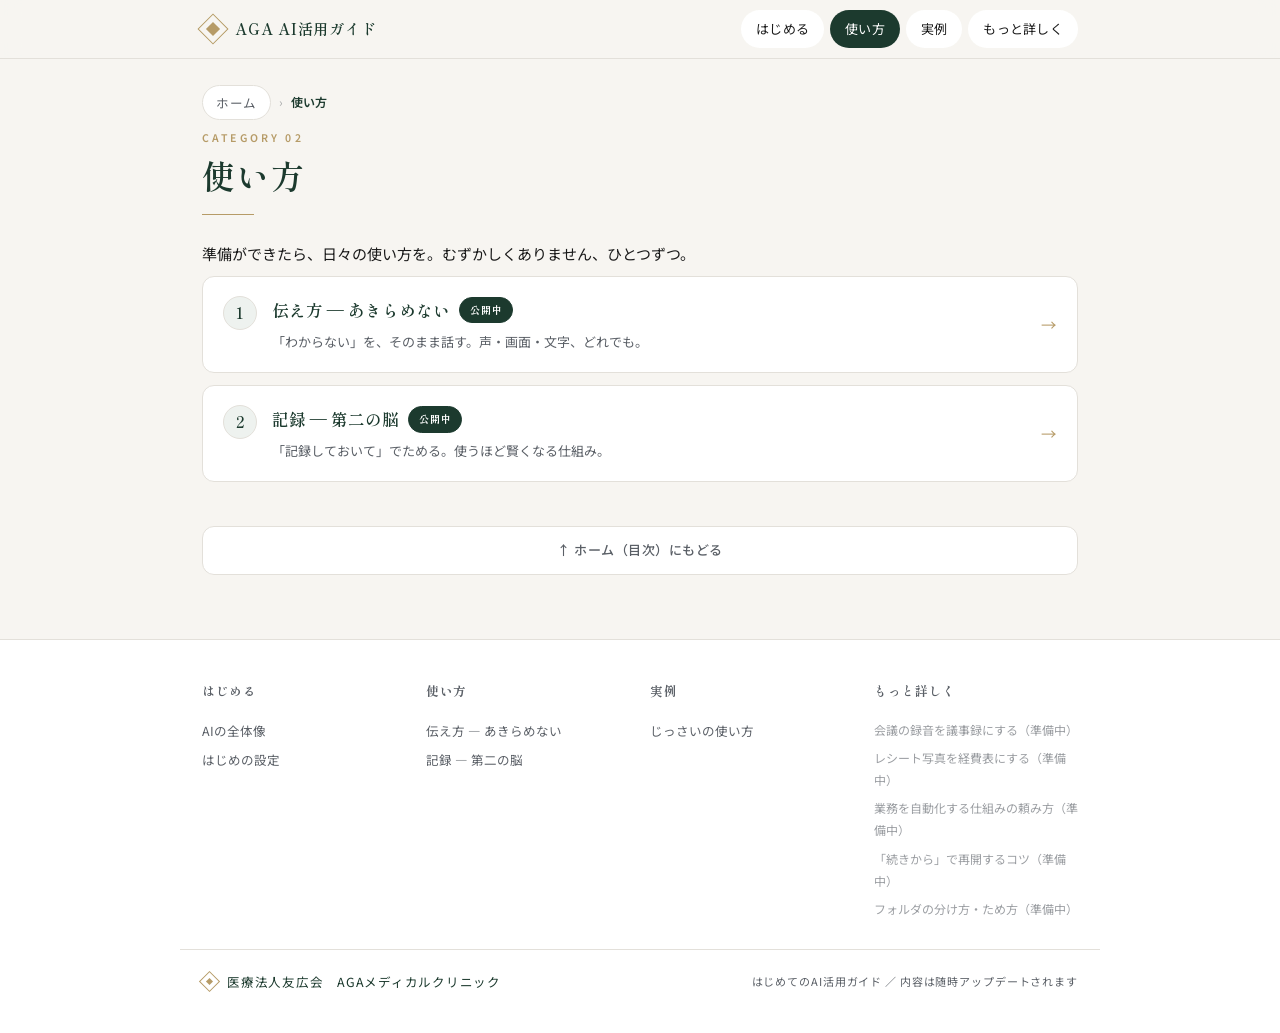
==== basics/index.html @ 49826f1f "階層サイト化：1枚もの→ホーム＋カテゴリ(はじめる/使い方/実例/もっと詳しく)＋各ページ ・固定ナビ/パンくず/前へ次へ/フッターサイトマップでページ間移動を快適に ・URLも /start/set" ====
<!DOCTYPE html>
<html lang="ja">
<head>
<meta charset="UTF-8">
<meta name="viewport" content="width=device-width, initial-scale=1.0">
<title>使い方 — AGA AI活用ガイド</title>
<meta name="description" content="医療法人友広会 AGAメディカルクリニック / はじめてのAI活用ガイド。ClaudeとObsidianの使い方を、初心者向けにやさしく。">
<link rel="icon" href="data:image/svg+xml,<svg xmlns='http://www.w3.org/2000/svg' viewBox='0 0 100 100'><rect x='30' y='30' width='40' height='40' transform='rotate(45 50 50)' fill='none' stroke='%23B69B67' stroke-width='7'/><rect x='41' y='41' width='18' height='18' transform='rotate(45 50 50)' fill='%23B69B67'/></svg>">
<link rel="preconnect" href="https://fonts.googleapis.com">
<link rel="preconnect" href="https://fonts.gstatic.com" crossorigin>
<link href="https://fonts.googleapis.com/css2?family=Shippori+Mincho:wght@500;600;700&family=Noto+Sans+JP:wght@300;400;500;700&display=swap" rel="stylesheet">
<link rel="stylesheet" href="../assets/base.css">
<link rel="stylesheet" href="../assets/site.css">
</head>
<body><header class="sitenav"><div class="inner">
  <a class="brand" href="../"><span class="mk"></span><span class="bt">AGA AI活用ガイド</span></a>
  <button class="navtoggle" aria-label="メニューを開閉" onclick="this.nextElementSibling.classList.toggle('open')"><span class="bar"></span>メニュー</button>
  <nav class="links"><a href="../start/">はじめる</a><a href="../basics/" class="active">使い方</a><a href="../examples/">実例</a><a href="../topics/">もっと詳しく</a></nav>
  </div></header><main class="wrap"><nav class="breadcrumb" aria-label="現在地"><a href="../">ホーム</a><span class="sep">›</span><span class="cur">使い方</span></nav><div class="eyebrow">CATEGORY 02</div><h1 class="page-title">使い方</h1><div class="rule"></div><p class="cat-intro">準備ができたら、日々の使い方を。むずかしくありません、ひとつずつ。</p><div class="page-list"><a class="page-card" href="../basics/talk/">
    <span class="pnum">1</span>
    <span class="pgx"><span class="pttl">伝え方 — あきらめない<span class="badge live">公開中</span></span><span class="pdesc">「わからない」を、そのまま話す。声・画面・文字、どれでも。</span></span>
    <span class="arw">→</span>
  </a><a class="page-card" href="../basics/record/">
    <span class="pnum">2</span>
    <span class="pgx"><span class="pttl">記録 — 第二の脳<span class="badge live">公開中</span></span><span class="pdesc">「記録しておいて」でためる。使うほど賢くなる仕組み。</span></span>
    <span class="arw">→</span>
  </a></div><nav class="pagenav" aria-label="ページ移動"><a class="tohome" href="../"><span class="pt">↑ ホーム（目次）にもどる</span></a></nav></main><footer class="sitemapf">
  <div class="cols"><div class="col"><h4><a href="../start/">はじめる</a></h4><a href="../start/overview/">AIの全体像</a><a href="../start/setup/">はじめの設定</a></div><div class="col"><h4><a href="../basics/">使い方</a></h4><a href="../basics/talk/">伝え方 — あきらめない</a><a href="../basics/record/">記録 — 第二の脳</a></div><div class="col"><h4><a href="../examples/">実例</a></h4><a href="../examples/cases/">じっさいの使い方</a></div><div class="col"><h4><a href="../topics/">もっと詳しく</a></h4><span class="dim">会議の録音を議事録にする（準備中）</span><span class="dim">レシート写真を経費表にする（準備中）</span><span class="dim">業務を自動化する仕組みの頼み方（準備中）</span><span class="dim">「続きから」で再開するコツ（準備中）</span><span class="dim">フォルダの分け方・ため方（準備中）</span></div></div>
  <div class="fbottom">
    <div class="fb"><span class="fm"></span>医療法人友広会　AGAメディカルクリニック</div>
    <div class="fn">はじめてのAI活用ガイド ／ 内容は随時アップデートされます</div>
  </div>
</footer><script>
document.querySelectorAll('.sitenav .links a').forEach(function(a){a.addEventListener('click',function(){var l=a.closest('.links');if(l)l.classList.remove('open');});});
</script>
</body></html>
---- assets/base.css ----
/* =========================================================
   AGAメディカルクリニック — AI活用ガイド（育てるWeb版）
   デザイン正本: A-Forest（wiki/デザインシステム.md）
   基調 = 深緑 #1C3A2E × シャンパンゴールド #B69B67
   フォント = 明朝(見出し) Shippori Mincho / ゴシック(本文) Noto Sans JP
   ※Webフォントが読めない環境では Hiragino / Yu 系にフォールバック
   ========================================================= */

/* ---- トークン（明＝ブランド正本の配色） ---- */
:root{
  --forest:#1C3A2E; --forest2:#234536; --gold:#B69B67; --gold2:#CBB68C; --support:#5F7A6A;

  --bg:#F7F5F1; --card:#FFFFFF; --hairline:#E3E0DA;
  --text:#1A1A1A; --text-soft:#5A5F66; --heading:#1C3A2E;
  --tint:#EEF2EF;                      /* forest-tint：アイコンチップ・注意枠の地 */
  --point-bg:#EFE7D6; --point-ink:#5B4E33;
  --trap-bg:#F1EEE7; --trap-ink:#3A4A40;
  --u-bg:#EEF2EF; --u-ink:#1C3A2E;     /* URL/コマンドのチップ */
  --nav-bg:rgba(247,245,241,.90);
  --hero-from:#1C3A2E; --hero-to:#234536;
  --wire:#1C3A2E;                      /* 図の線・グリフ */

  --serif:'Shippori Mincho','Hiragino Mincho ProN','YuMincho','Yu Mincho',serif;
  --sans:'Noto Sans JP','Hiragino Sans','Hiragino Kaku Gothic ProN','Yu Gothic',sans-serif;
  --mono:'SFMono-Regular',Menlo,Consolas,'Courier New',monospace;
  --maxw:920px;
}

/* ---- トークン（暗＝OS設定に追従。深緑を地にした夜モード） ---- */
@media (prefers-color-scheme:dark){
  :root{
    --bg:#141F19; --card:#1D2C24; --hairline:#2E4034;
    --text:#EAE7DF; --text-soft:#A6B0A8; --heading:#EAE3D5;
    --tint:#22332B;
    --point-bg:#26271E; --point-ink:#DAC79C;
    --trap-bg:#20302A; --trap-ink:#C3D2C8;
    --u-bg:#20302A; --u-ink:#DBE6DE;
    --nav-bg:rgba(18,28,22,.90);
    --hero-from:#0E1712; --hero-to:#1C3A2E;
    --wire:#8AA093;
  }
}
/* 閲覧者のテーマ切替（ルートに data-theme が押される）→ メディアクエリより優先 */
:root[data-theme="light"]{
  --bg:#F7F5F1; --card:#FFFFFF; --hairline:#E3E0DA;
  --text:#1A1A1A; --text-soft:#5A5F66; --heading:#1C3A2E;
  --tint:#EEF2EF; --point-bg:#EFE7D6; --point-ink:#5B4E33;
  --trap-bg:#F1EEE7; --trap-ink:#3A4A40; --u-bg:#EEF2EF; --u-ink:#1C3A2E;
  --nav-bg:rgba(247,245,241,.90); --hero-from:#1C3A2E; --hero-to:#234536; --wire:#1C3A2E;
}
:root[data-theme="dark"]{
  --bg:#141F19; --card:#1D2C24; --hairline:#2E4034;
  --text:#EAE7DF; --text-soft:#A6B0A8; --heading:#EAE3D5;
  --tint:#22332B; --point-bg:#26271E; --point-ink:#DAC79C;
  --trap-bg:#20302A; --trap-ink:#C3D2C8; --u-bg:#20302A; --u-ink:#DBE6DE;
  --nav-bg:rgba(18,28,22,.90); --hero-from:#0E1712; --hero-to:#1C3A2E; --wire:#8AA093;
}

*{margin:0;padding:0;box-sizing:border-box}
html{scroll-behavior:smooth;scroll-padding-top:64px}
body{background:var(--bg);color:var(--text);font-family:var(--sans);
  line-height:1.85;font-size:15.5px;-webkit-font-smoothing:antialiased;text-rendering:optimizeLegibility}
@media (prefers-reduced-motion:reduce){html{scroll-behavior:auto}*{animation:none!important;transition:none!important}}

a{color:inherit}
b,strong{font-weight:700;color:var(--heading)}
::selection{background:rgba(182,155,103,.28)}
:focus-visible{outline:2px solid var(--gold);outline-offset:3px;border-radius:3px}

.wrap{max-width:var(--maxw);margin:0 auto;padding:0 22px}

/* ============ ヘッダー / ナビ ============ */
.topbar{position:sticky;top:0;z-index:50;background:var(--nav-bg);
  -webkit-backdrop-filter:blur(9px);backdrop-filter:blur(9px);border-bottom:1px solid var(--hairline)}
.topbar .wrap{display:flex;align-items:center;gap:16px;height:56px}
.brand{display:flex;align-items:center;gap:11px;flex:0 0 auto;text-decoration:none}
.mk{width:22px;height:22px;border:1.5px solid var(--gold);transform:rotate(45deg);position:relative;flex:0 0 auto}
.mk::after{content:"";position:absolute;inset:5px;background:var(--gold)}
.brand .bt{font-family:var(--serif);font-weight:600;font-size:15px;color:var(--heading);letter-spacing:.06em;white-space:nowrap}
nav{margin-left:auto;display:flex;gap:7px;overflow-x:auto;-webkit-overflow-scrolling:touch;scrollbar-width:none}
nav::-webkit-scrollbar{display:none}
nav a{font-size:12.5px;color:var(--text);text-decoration:none;border:1px solid var(--hairline);
  background:var(--card);border-radius:999px;padding:5px 13px;letter-spacing:.04em;white-space:nowrap;transition:border-color .15s,background .15s,color .15s}
nav a:hover{border-color:var(--gold)}
nav a.active{background:var(--forest);color:#fff;border-color:var(--forest)}

/* ============ ヒーロー ============ */
.hero{background:linear-gradient(150deg,var(--hero-from) 0%,var(--hero-to) 70%,var(--hero-from) 100%);color:#fff;position:relative;overflow:hidden}
.hero::after{content:"";position:absolute;right:-80px;top:-80px;width:280px;height:280px;border:1px solid rgba(182,155,103,.22);transform:rotate(45deg)}
.hero .wrap{padding:54px 22px 60px;position:relative;z-index:1}
.hero .eyebrow{font-size:11px;letter-spacing:.32em;color:var(--gold)}
.hero .eyebrow span{color:rgba(255,255,255,.5);margin:0 9px}
.hero .mk2{width:30px;height:30px;border:1.5px solid var(--gold);transform:rotate(45deg);position:relative;margin:20px 0 30px}
.hero .mk2::after{content:"";position:absolute;inset:7px;background:var(--gold)}
.hero h1{font-family:var(--serif);font-weight:600;font-size:clamp(31px,7vw,46px);letter-spacing:.06em;line-height:1.5;text-wrap:balance}
.hero .grule{width:60px;height:1px;background:var(--gold);margin:26px 0 22px}
.hero .sub{font-size:clamp(15px,2.4vw,18px);letter-spacing:.06em;color:rgba(255,255,255,.92)}
.hero .sub2{font-size:14px;line-height:1.9;color:rgba(255,255,255,.72);margin-top:12px;max-width:40em}
.hero .living{display:inline-flex;align-items:center;gap:8px;margin-top:26px;border:1px solid rgba(182,155,103,.55);
  color:var(--gold);font-size:12px;letter-spacing:.08em;padding:7px 15px;border-radius:999px}
.hero .living .pulse{width:7px;height:7px;border-radius:50%;background:var(--gold);box-shadow:0 0 0 0 rgba(182,155,103,.6);animation:pulse 2.4s infinite}
@keyframes pulse{0%{box-shadow:0 0 0 0 rgba(182,155,103,.55)}70%{box-shadow:0 0 0 7px rgba(182,155,103,0)}100%{box-shadow:0 0 0 0 rgba(182,155,103,0)}}

/* ============ セクション共通 ============ */
section.block{padding:52px 0 8px}
.eyebrow{font-size:10.5px;letter-spacing:.3em;color:var(--gold);font-weight:600}
h2.title{font-family:var(--serif);font-weight:600;font-size:clamp(22px,4.4vw,29px);letter-spacing:.05em;line-height:1.45;color:var(--heading);margin-top:10px;text-wrap:balance}
.rule{width:52px;height:1px;background:var(--gold);margin:16px 0 24px}
.lead{font-size:15.5px;line-height:2;color:var(--text)}
.lead b{color:var(--heading)}

/* URL / コマンドのチップ */
.u{font-family:var(--mono);font-size:.92em;background:var(--u-bg);color:var(--u-ink);
  border:1px solid var(--hairline);border-radius:6px;padding:2px 8px;letter-spacing:.02em;word-break:break-all}

/* 2つの道具カード */
.tools{display:grid;grid-template-columns:1fr 1fr;gap:14px;margin:6px 0}
.tool{background:var(--card);border:1px solid var(--hairline);border-radius:12px;padding:18px 20px}
.tool .tn{font-family:var(--serif);font-size:16px;color:var(--heading);font-weight:600;display:flex;align-items:center;gap:9px}
.tool .dot{width:9px;height:9px;border-radius:50%;flex:0 0 auto}
.tool .td{font-size:13.5px;color:var(--text-soft);line-height:1.8;margin-top:9px}
.tool .td b{color:var(--heading)}

/* 図解 */
.diagram{background:var(--card);border:1px solid var(--hairline);border-radius:14px;padding:20px 16px 10px;margin:20px 0 6px;overflow-x:auto}
.diagram svg{width:100%;min-width:520px;height:auto;display:block}
.dgm .box{fill:var(--card);stroke:var(--hairline);stroke-width:1}
.dgm .hub{fill:var(--forest);stroke:var(--forest)}
.dgm .g{fill:none;stroke:var(--wire);stroke-width:1.6}
.dgm .gg{fill:none;stroke:var(--gold);stroke-width:1.6}
.dgm text{font-family:var(--sans)}
.dgm .t{fill:var(--text);font-weight:600}
.dgm .ts{fill:var(--text-soft)}
.dgm .th{fill:#fff}
.dgm .tg{fill:var(--gold)}
.dgm .wire{stroke:var(--wire);stroke-width:1.8;fill:none}
.dgm .wireg{stroke:var(--gold);stroke-width:1.8;fill:none}
.dgm-cap{text-align:center;font-size:12px;color:var(--text-soft);letter-spacing:.04em;margin-top:2px}
/* SVGアイコンの着色：プレゼン属性ではCSS変数が効かないため、クラス／currentColorで着色する */
.dgm .mkw{fill:var(--wire)}
.dgm .mkg{fill:var(--gold)}
.dgm .serif{font-family:var(--serif)}
.case .ci svg .a{stroke:var(--wire)}
.case .ci svg .b{stroke:var(--gold)}
.case .ci svg .bf{fill:var(--gold)}
.ic-gold{color:var(--gold)}

/* 4ステップ帯 */
.steplist{margin-top:22px;display:grid;grid-template-columns:repeat(4,1fr);gap:10px}
.sl{display:flex;align-items:center;gap:11px;background:var(--card);border:1px solid var(--hairline);border-radius:10px;padding:13px 14px}
.sl .n{font-family:var(--serif);font-size:20px;color:var(--gold);font-weight:600;flex:0 0 auto}
.sl .t{font-size:13px;font-weight:600;color:var(--heading);line-height:1.4}

/* ============ セットアップ（主役） ============ */
.prep{display:grid;grid-template-columns:repeat(3,1fr);gap:12px;margin:4px 0 30px}
.prep .p{background:var(--card);border:1px solid var(--hairline);border-radius:12px;padding:16px 16px;position:relative}
.prep .pn{position:absolute;top:14px;right:15px;font-family:var(--serif);font-size:13px;color:var(--gold)}
.prep .pt{font-family:var(--serif);font-size:15px;color:var(--heading);font-weight:600;padding-right:22px}
.prep .pd{font-size:12.5px;color:var(--text-soft);line-height:1.75;margin-top:7px}
.prep .free{display:inline-block;margin-top:9px;font-size:10.5px;letter-spacing:.08em;color:var(--support);border:1px solid var(--hairline);border-radius:999px;padding:2px 9px}
.prep .paid{color:var(--gold)}

.stepper{position:relative}
.stp{position:relative;padding:0 0 30px 60px}
.stp:last-child{padding-bottom:0}
.stp::before{content:"";position:absolute;left:19px;top:6px;bottom:-6px;width:2px;background:linear-gradient(var(--gold),rgba(182,155,103,.25))}
.stp:last-child::before{display:none}
.stp .node{position:absolute;left:0;top:0;width:40px;height:40px;border-radius:50%;background:var(--forest);color:#fff;
  font-family:var(--serif);font-size:17px;font-weight:600;display:flex;align-items:center;justify-content:center;z-index:1;box-shadow:0 0 0 5px var(--bg)}
.stp .stitle{font-family:var(--serif);font-size:clamp(17px,3.4vw,20px);color:var(--heading);font-weight:600;letter-spacing:.03em;line-height:1.45;padding-top:6px}
.stp .stag{display:inline-block;font-size:10.5px;letter-spacing:.14em;color:var(--gold);font-weight:600;margin-bottom:2px}
.stp .card{background:var(--card);border:1px solid var(--hairline);border-radius:12px;padding:16px 20px;margin-top:13px}

.how{margin:2px 0}
.how .row{display:flex;gap:13px;align-items:flex-start;margin-bottom:11px}
.how .row:last-child{margin-bottom:0}
.how .num{flex:0 0 auto;width:25px;height:25px;border-radius:50%;background:var(--tint);color:var(--heading);
  border:1px solid var(--hairline);font-size:12.5px;font-weight:700;display:flex;align-items:center;justify-content:center;margin-top:2px}
.how .rt{font-size:14.5px;line-height:1.8}
.how .rt b{color:var(--heading)}
.how .sub{display:block;font-size:13px;color:var(--text-soft);margin-top:3px;line-height:1.7}

/* コールアウト各種 */
.oneline{background:var(--forest);color:#fff;border-radius:11px;padding:15px 19px;font-size:14.5px;line-height:1.8;margin:16px 0}
.oneline .lbl{font-size:10px;letter-spacing:.2em;color:var(--gold);display:block;margin-bottom:5px}
.oneline b{color:#fff;border-bottom:2px solid var(--gold);padding-bottom:1px}
.oneline a{color:#fff}

.point{display:flex;gap:11px;align-items:flex-start;background:var(--point-bg);border-radius:10px;padding:13px 16px;margin:16px 0;font-size:13px;line-height:1.8;color:var(--point-ink)}
.point .k{font-weight:700;flex:0 0 auto;letter-spacing:.06em}

.trap{background:var(--trap-bg);border-left:3px solid var(--gold);border-radius:8px;padding:13px 16px;margin:14px 0;font-size:13.5px;line-height:1.85;color:var(--trap-ink)}
.trap .th{display:flex;align-items:center;gap:8px;font-weight:700;color:var(--heading);font-size:13px;letter-spacing:.04em;margin-bottom:5px}
.trap .th svg{flex:0 0 auto}
.trap .ok{color:var(--support);font-weight:700}
.trap .ng{color:var(--gold);font-weight:700}
.trap b{color:var(--heading)}
.trap .os{display:inline-block;font-size:10.5px;letter-spacing:.1em;background:var(--forest);color:#fff;border-radius:999px;padding:1px 9px;margin-right:6px;vertical-align:middle}

.example{background:var(--card);border:1px solid var(--hairline);border-left:3px solid var(--gold);border-radius:9px;padding:15px 19px;margin-top:14px}
.example .el{display:flex;align-items:center;gap:9px;font-size:11px;letter-spacing:.14em;color:var(--gold);font-weight:600;margin-bottom:8px}
.example .avatar{width:21px;height:21px;border-radius:50%;background:var(--forest);color:#fff;font-family:var(--serif);font-size:11px;display:flex;align-items:center;justify-content:center;flex:0 0 auto}
.example .ex{font-size:13.5px;line-height:1.85;color:var(--text)}
.example .ex b{color:var(--heading)}

.done{background:linear-gradient(150deg,var(--hero-from),var(--hero-to));color:#fff;border-radius:13px;padding:22px 24px;margin:26px 0 6px}
.done .dh{font-family:var(--serif);font-size:18px;letter-spacing:.05em;color:#fff;display:flex;align-items:center;gap:10px}
.done .dd{font-size:13.5px;line-height:1.9;color:rgba(255,255,255,.85);margin-top:9px}
.done .dd b{color:var(--gold)}

/* ============ 実例 ============ */
.cases{margin-top:2px}
.case{display:flex;gap:14px;align-items:flex-start;padding:15px 0;border-bottom:1px solid var(--hairline)}
.case:last-child{border-bottom:none}
.case .ci{flex:0 0 auto;width:40px;height:40px;border-radius:10px;background:var(--tint);display:flex;align-items:center;justify-content:center}
.case .ck{font-size:10.5px;color:var(--gold);letter-spacing:.14em;font-weight:600}
.case .ct{font-size:14px;line-height:1.8;margin-top:2px}
.case .ct b{color:var(--heading)}

/* ============ これから増える ============ */
.next-grid{display:grid;grid-template-columns:repeat(2,1fr);gap:12px;margin-top:4px}
.chip{background:var(--card);border:1px solid var(--hairline);border-radius:11px;padding:15px 17px;display:flex;align-items:flex-start;gap:12px}
.chip .cst{flex:0 0 auto;font-size:10px;letter-spacing:.08em;font-weight:700;padding:3px 9px;border-radius:999px;margin-top:2px}
.chip.live .cst{background:var(--forest);color:#fff}
.chip.soon .cst{background:var(--tint);color:var(--text-soft);border:1px solid var(--hairline)}
.chip .cx .cxt{font-size:14px;font-weight:600;color:var(--heading);line-height:1.45}
.chip .cx .cxd{font-size:12.5px;color:var(--text-soft);line-height:1.7;margin-top:3px}
.request{background:var(--point-bg);color:var(--point-ink);border-radius:11px;padding:16px 18px;margin-top:16px;font-size:13.5px;line-height:1.85}
.request b{color:var(--heading)}

/* ============ フッター ============ */
footer{margin-top:56px;border-top:1px solid var(--hairline);background:var(--card)}
footer .wrap{padding:26px 22px 40px;display:flex;flex-wrap:wrap;gap:12px 20px;align-items:center;justify-content:space-between}
footer .fb{display:flex;align-items:center;gap:10px;font-size:12.5px;letter-spacing:.1em;color:var(--heading)}
footer .fm{width:16px;height:16px;border:1.3px solid var(--gold);transform:rotate(45deg);position:relative;flex:0 0 auto}
footer .fm::after{content:"";position:absolute;inset:4px;background:var(--gold)}
footer .fn{font-size:11px;letter-spacing:.08em;color:var(--text-soft);line-height:1.7}

/* 伝え方：入口カードのアイコン */
.pico{display:block;margin-bottom:6px;line-height:0}
/* 記録：掛け算ビジュアル */
.mult{display:flex;align-items:stretch;gap:10px;margin:16px 0;flex-wrap:wrap}
.mult .m{flex:1 1 150px;background:var(--card);border:1px solid var(--hairline);border-radius:12px;padding:15px 14px;text-align:center}
.mult .m.eq{background:linear-gradient(150deg,var(--hero-from),var(--hero-to));border-color:transparent}
.mult .mt{font-family:var(--serif);font-size:15px;color:var(--heading);font-weight:600}
.mult .m.eq .mt{color:#fff}
.mult .md{font-size:12px;color:var(--text-soft);line-height:1.7;margin-top:6px}
.mult .m.eq .md{color:rgba(255,255,255,.85)}
.mult .op{flex:0 0 auto;align-self:center;font-family:var(--serif);font-size:20px;color:var(--gold);font-weight:600}
/* 記録：積み上がりバー（フィルもトークンで＝両テーマ可視） */
.dgm .barf{fill:var(--wire)}
/* 安全の注記 */
.safe{display:flex;gap:12px;align-items:flex-start;background:var(--tint);border:1px solid var(--hairline);border-left:3px solid var(--support);border-radius:10px;padding:14px 17px;margin:18px 0;font-size:13.5px;line-height:1.85;color:var(--text)}
.safe .si{flex:0 0 auto;color:var(--support);margin-top:1px;line-height:0}
.safe b{color:var(--heading)}
/* ============ レスポンシブ ============ */
@media (max-width:680px){
  body{font-size:15px}
  .brand .bt{font-size:13.5px}
  section.block{padding:40px 0 4px}
  .tools,.prep,.steplist,.next-grid{grid-template-columns:1fr}
  .steplist{gap:9px}
  .stp{padding-left:52px;padding-bottom:26px}
  .stp .node{width:36px;height:36px;font-size:16px}
  .stp::before{left:17px}
  .hero .wrap{padding:44px 22px 48px}
  .mult{flex-direction:column}
}
---- assets/site.css ----
/* =========================================================
   AI活用ガイド — マルチページ（階層サイト）用の追加スタイル
   base.css（A-Forestトークン＋部品）に積み増す。色は必ずトークン経由。
   ========================================================= */

/* ---- 固定ナビ（全ページ共通） ---- */
.sitenav{position:sticky;top:0;z-index:60;background:var(--nav-bg);
  -webkit-backdrop-filter:blur(9px);backdrop-filter:blur(9px);border-bottom:1px solid var(--hairline)}
.sitenav .inner{max-width:var(--maxw);margin:0 auto;padding:0 22px;height:58px;display:flex;align-items:center;gap:14px}
.sitenav .brand{display:flex;align-items:center;gap:11px;text-decoration:none;flex:0 0 auto}
.sitenav .brand .mk{width:22px;height:22px;border:1.5px solid var(--gold);transform:rotate(45deg);position:relative;flex:0 0 auto}
.sitenav .brand .mk::after{content:"";position:absolute;inset:5px;background:var(--gold)}
.sitenav .brand .bt{font-family:var(--serif);font-weight:600;font-size:15px;color:var(--heading);letter-spacing:.05em;white-space:nowrap}
.sitenav .links{margin-left:auto;display:flex;gap:6px;align-items:center}
.sitenav .links a{font-size:13px;color:var(--text);text-decoration:none;border:1px solid transparent;border-radius:999px;padding:6px 14px;letter-spacing:.02em;white-space:nowrap;transition:border-color .15s,background .15s,color .15s}
.sitenav .links a:hover{border-color:var(--gold)}
.sitenav .links a.active{background:var(--forest);color:#fff}
.navtoggle{display:none;margin-left:auto;align-items:center;gap:8px;background:none;border:1px solid var(--hairline);border-radius:9px;padding:7px 12px;color:var(--heading);font-size:13px;font-family:var(--sans);cursor:pointer}
.navtoggle .bar{display:block;width:16px;height:2px;background:currentColor;position:relative}
.navtoggle .bar::before,.navtoggle .bar::after{content:"";position:absolute;left:0;width:16px;height:2px;background:currentColor}
.navtoggle .bar::before{top:-5px}.navtoggle .bar::after{top:5px}
@media (max-width:720px){
  .sitenav .links{position:absolute;left:0;right:0;top:58px;flex-direction:column;gap:0;align-items:stretch;
    background:var(--bg);border-bottom:1px solid var(--hairline);padding:4px 22px 12px;display:none;box-shadow:0 12px 24px rgba(0,0,0,.08)}
  .sitenav .links.open{display:flex}
  .sitenav .links a{padding:13px 4px;border:none;border-bottom:1px solid var(--hairline);border-radius:0;text-align:left;font-size:15.5px}
  .sitenav .links a:last-child{border-bottom:none}
  .sitenav .links a.active{background:none;color:var(--heading);font-weight:700}
  .navtoggle{display:inline-flex}
}

/* ---- パンくず ---- */
.breadcrumb{display:flex;flex-wrap:wrap;align-items:center;gap:8px;font-size:12px;color:var(--text-soft);letter-spacing:.02em;margin:26px 0 8px}
.breadcrumb a{color:var(--text-soft);text-decoration:none}
.breadcrumb a:hover{color:var(--gold)}
.breadcrumb .sep{opacity:.5}
.breadcrumb .cur{color:var(--heading);font-weight:600}

/* ---- ページ見出し ---- */
.page-title{font-family:var(--serif);font-weight:600;font-size:clamp(24px,5vw,33px);letter-spacing:.04em;line-height:1.4;color:var(--heading);margin-top:4px;text-wrap:balance}
.page-body{margin-top:6px}

/* ---- 前へ／次へ／ホーム ---- */
.pagenav{display:flex;gap:12px;align-items:stretch;margin:44px 0 6px;flex-wrap:wrap}
.pagenav a{flex:1 1 42%;min-width:190px;display:flex;flex-direction:column;gap:3px;background:var(--card);border:1px solid var(--hairline);border-radius:12px;padding:14px 18px;text-decoration:none;transition:border-color .15s,transform .15s}
.pagenav a:hover{border-color:var(--gold);transform:translateY(-1px)}
.pagenav a.next{text-align:right;align-items:flex-end}
.pagenav .pl{font-size:11px;letter-spacing:.1em;color:var(--gold);font-weight:600}
.pagenav .pt{font-size:14.5px;color:var(--heading);font-weight:600;font-family:var(--serif);line-height:1.4}
.pagenav a.tohome{flex:0 0 100%;min-width:0;align-items:center;text-align:center}
.pagenav a.tohome .pt{font-family:var(--sans);font-size:13px;color:var(--text-soft);font-weight:500}

/* ---- ホーム：ヒーロー ---- */
.home-hero{background:linear-gradient(150deg,var(--hero-from) 0%,var(--hero-to) 70%,var(--hero-from) 100%);color:#fff;position:relative;overflow:hidden}
.home-hero::after{content:"";position:absolute;right:-90px;top:-80px;width:280px;height:280px;border:1px solid rgba(182,155,103,.22);transform:rotate(45deg)}
.home-hero .inner{max-width:var(--maxw);margin:0 auto;padding:56px 22px 60px;position:relative;z-index:1}
.home-hero .eyebrow{font-size:11px;letter-spacing:.3em;color:var(--gold)}
.home-hero .eyebrow span{color:rgba(255,255,255,.5);margin:0 9px}
.home-hero .mk2{width:30px;height:30px;border:1.5px solid var(--gold);transform:rotate(45deg);position:relative;margin:18px 0 26px}
.home-hero .mk2::after{content:"";position:absolute;inset:7px;background:var(--gold)}
.home-hero h1{font-family:var(--serif);font-weight:600;font-size:clamp(32px,7vw,48px);letter-spacing:.06em;line-height:1.5;text-wrap:balance}
.home-hero .grule{width:60px;height:1px;background:var(--gold);margin:24px 0 20px}
.home-hero .sub{font-size:clamp(14.5px,2.4vw,17px);color:rgba(255,255,255,.9);line-height:1.95;max-width:42em}
.home-hero .cta{display:inline-flex;align-items:center;gap:10px;margin-top:28px;background:var(--gold);color:#231c0d;font-weight:700;font-size:14.5px;letter-spacing:.03em;padding:13px 24px;border-radius:999px;text-decoration:none;transition:filter .15s,transform .15s}
.home-hero .cta:hover{filter:brightness(1.06);transform:translateY(-1px)}
.home-hero .cta .a2{font-weight:500;opacity:.85;font-size:12.5px}

/* ---- ホーム：カテゴリカード ---- */
.cat-grid{display:grid;grid-template-columns:1fr 1fr;gap:16px;margin:6px 0}
.cat-card{display:block;background:var(--card);border:1px solid var(--hairline);border-radius:14px;padding:22px 46px 22px 24px;text-decoration:none;transition:border-color .15s,transform .15s;position:relative}
.cat-card:hover{border-color:var(--gold);transform:translateY(-2px)}
.cat-card .cnum{font-family:var(--serif);font-size:12px;color:var(--gold);letter-spacing:.16em}
.cat-card .cttl{font-family:var(--serif);font-size:19px;color:var(--heading);font-weight:600;margin-top:7px}
.cat-card .cdesc{font-size:13px;color:var(--text-soft);line-height:1.75;margin-top:9px}
.cat-card .cpages{font-size:11.5px;color:var(--gold);letter-spacing:.03em;margin-top:14px;font-weight:600}
.cat-card .carrow{position:absolute;top:22px;right:20px;color:var(--gold);transition:transform .15s}
.cat-card:hover .carrow{transform:translateX(3px)}

/* ---- カテゴリ内：ページ一覧 ---- */
.cat-intro{font-size:15px;line-height:1.95;color:var(--text);margin:2px 0 6px}
.page-list{display:grid;grid-template-columns:1fr;gap:12px;margin:8px 0}
.page-card{display:flex;gap:15px;align-items:flex-start;background:var(--card);border:1px solid var(--hairline);border-radius:12px;padding:18px 20px;text-decoration:none;transition:border-color .15s}
.page-card:hover{border-color:var(--gold)}
.page-card .pnum{flex:0 0 auto;width:34px;height:34px;border-radius:50%;background:var(--tint);color:var(--heading);border:1px solid var(--hairline);font-family:var(--serif);font-weight:600;display:flex;align-items:center;justify-content:center;font-size:15px;margin-top:1px}
.page-card .pgx{flex:1;min-width:0}
.page-card .pttl{font-family:var(--serif);font-size:16.5px;color:var(--heading);font-weight:600;display:flex;align-items:center;gap:9px}
.page-card .pdesc{font-size:13px;color:var(--text-soft);line-height:1.7;margin-top:3px}
.page-card .arw{flex:0 0 auto;color:var(--gold);align-self:center}
.page-card.soon{cursor:default}
.page-card.soon:hover{border-color:var(--hairline)}
.page-card.soon .pttl{color:var(--text-soft)}
.page-card .badge{flex:0 0 auto;font-size:10px;letter-spacing:.08em;font-weight:700;padding:3px 10px;border-radius:999px;background:var(--tint);color:var(--text-soft);border:1px solid var(--hairline);align-self:center}
.page-card .badge.live{background:var(--forest);color:#fff;border-color:var(--forest)}

/* ---- フッター：サイトマップ ---- */
.sitemapf{background:var(--card);border-top:1px solid var(--hairline);margin-top:64px}
.sitemapf .cols{max-width:var(--maxw);margin:0 auto;padding:36px 22px 26px;display:grid;grid-template-columns:repeat(4,1fr);gap:20px}
.sitemapf .col h4{font-family:var(--serif);font-size:13px;color:var(--heading);letter-spacing:.05em;margin-bottom:11px}
.sitemapf .col a{display:block;font-size:12.5px;color:var(--text-soft);text-decoration:none;padding:3px 0;transition:color .15s}
.sitemapf .col a:hover{color:var(--gold)}
.sitemapf .col span.dim{display:block;font-size:12px;color:var(--text-soft);opacity:.6;padding:3px 0}
.sitemapf .fbottom{max-width:var(--maxw);margin:0 auto;padding:20px 22px 40px;display:flex;flex-wrap:wrap;gap:10px 18px;justify-content:space-between;align-items:center;border-top:1px solid var(--hairline)}
.sitemapf .fb{display:flex;align-items:center;gap:10px;font-size:12.5px;letter-spacing:.06em;color:var(--heading)}
.sitemapf .fm{width:15px;height:15px;border:1.3px solid var(--gold);transform:rotate(45deg);position:relative;flex:0 0 auto}
.sitemapf .fm::after{content:"";position:absolute;inset:4px;background:var(--gold)}
.sitemapf .fn{font-size:11px;color:var(--text-soft);line-height:1.7}

@media (max-width:720px){
  .cat-grid{grid-template-columns:1fr}
  .sitemapf .cols{grid-template-columns:1fr 1fr}
  .pagenav a{flex:1 1 100%}
}
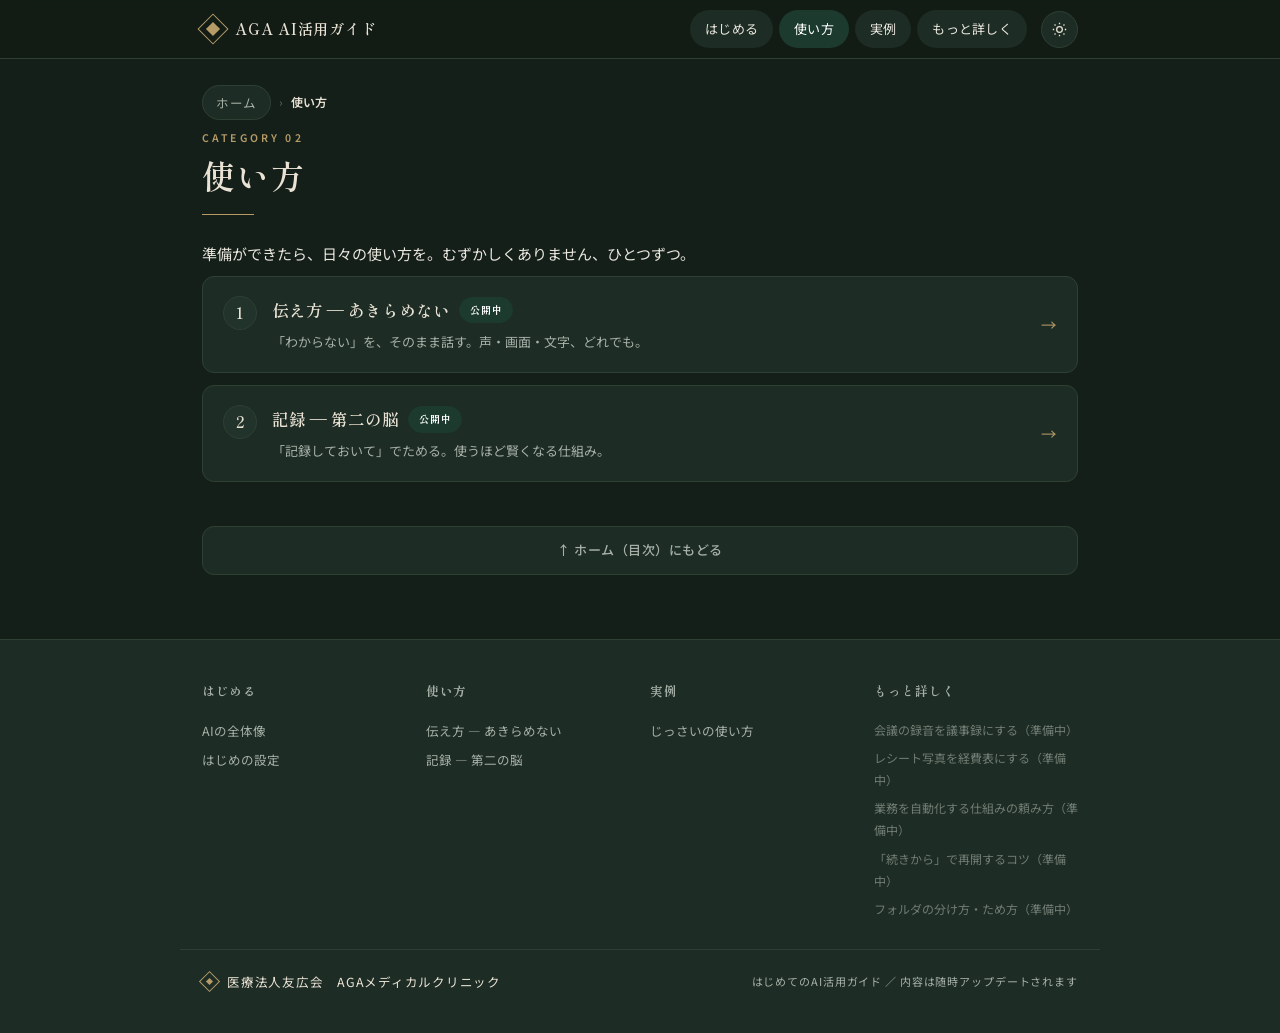
==== commit 8e9417a7: "配色: 既定を黒×緑(ダーク)に＋ダーク/ライト切替ボタン(選択を記憶)" ====
--- a/basics/index.html
+++ b/basics/index.html
@@ -1,6 +1,7 @@
 <!DOCTYPE html>
 <html lang="ja">
 <head>
+<script>(function(){try{var t=localStorage.getItem('aga-theme');if(t!=='light'&&t!=='dark')t='dark';document.documentElement.setAttribute('data-theme',t);}catch(e){document.documentElement.setAttribute('data-theme','dark');}})();</script>
 <meta charset="UTF-8">
 <meta name="viewport" content="width=device-width, initial-scale=1.0">
 <title>使い方 — AGA AI活用ガイド</title>
@@ -14,8 +15,12 @@
 </head>
 <body><header class="sitenav"><div class="inner">
   <a class="brand" href="../"><span class="mk"></span><span class="bt">AGA AI活用ガイド</span></a>
-  <button class="navtoggle" aria-label="メニューを開閉" onclick="this.nextElementSibling.classList.toggle('open')"><span class="bar"></span>メニュー</button>
   <nav class="links"><a href="../start/">はじめる</a><a href="../basics/" class="active">使い方</a><a href="../examples/">実例</a><a href="../topics/">もっと詳しく</a></nav>
+  <button class="themebtn" onclick="AGAtheme()" aria-label="配色（ダーク／ライト）を切り替え" title="配色を切り替え">
+    <svg class="ic-sun" width="17" height="17" viewBox="0 0 24 24" fill="none" stroke="currentColor" stroke-width="1.8"><circle cx="12" cy="12" r="4"/><path d="M12 2.5v2M12 19.5v2M2.5 12h2M19.5 12h2M5 5l1.4 1.4M17.6 17.6l1.4 1.4M19 5l-1.4 1.4M6.4 17.6 5 19"/></svg>
+    <svg class="ic-moon" width="16" height="16" viewBox="0 0 24 24" fill="none" stroke="currentColor" stroke-width="1.8"><path d="M21 12.8A8.5 8.5 0 1 1 11.2 3a6.6 6.6 0 0 0 9.8 9.8z"/></svg>
+  </button>
+  <button class="navtoggle" aria-label="メニューを開閉" onclick="document.querySelector('.sitenav .links').classList.toggle('open')"><span class="bar"></span>メニュー</button>
   </div></header><main class="wrap"><nav class="breadcrumb" aria-label="現在地"><a href="../">ホーム</a><span class="sep">›</span><span class="cur">使い方</span></nav><div class="eyebrow">CATEGORY 02</div><h1 class="page-title">使い方</h1><div class="rule"></div><p class="cat-intro">準備ができたら、日々の使い方を。むずかしくありません、ひとつずつ。</p><div class="page-list"><a class="page-card" href="../basics/talk/">
     <span class="pnum">1</span>
     <span class="pgx"><span class="pttl">伝え方 — あきらめない<span class="badge live">公開中</span></span><span class="pdesc">「わからない」を、そのまま話す。声・画面・文字、どれでも。</span></span>
@@ -31,6 +36,7 @@
     <div class="fn">はじめてのAI活用ガイド ／ 内容は随時アップデートされます</div>
   </div>
 </footer><script>
+function AGAtheme(){var h=document.documentElement;var n=h.getAttribute('data-theme')==='dark'?'light':'dark';h.setAttribute('data-theme',n);try{localStorage.setItem('aga-theme',n);}catch(e){}}
 document.querySelectorAll('.sitenav .links a').forEach(function(a){a.addEventListener('click',function(){var l=a.closest('.links');if(l)l.classList.remove('open');});});
 </script>
 </body></html>
--- a/assets/site.css
+++ b/assets/site.css
@@ -7,18 +7,25 @@
 .sitenav{position:sticky;top:0;z-index:60;background:var(--nav-bg);
   -webkit-backdrop-filter:blur(9px);backdrop-filter:blur(9px);border-bottom:1px solid var(--hairline)}
 .sitenav .inner{max-width:var(--maxw);margin:0 auto;padding:0 22px;height:58px;display:flex;align-items:center;gap:14px}
-.sitenav .brand{display:flex;align-items:center;gap:11px;text-decoration:none;flex:0 0 auto}
+.sitenav .brand{display:flex;align-items:center;gap:11px;text-decoration:none;flex:0 0 auto;margin-right:auto}
 .sitenav .brand .mk{width:22px;height:22px;border:1.5px solid var(--gold);transform:rotate(45deg);position:relative;flex:0 0 auto}
 .sitenav .brand .mk::after{content:"";position:absolute;inset:5px;background:var(--gold)}
 .sitenav .brand .bt{font-family:var(--serif);font-weight:600;font-size:15px;color:var(--heading);letter-spacing:.05em;white-space:nowrap}
-.sitenav .links{margin-left:auto;display:flex;gap:6px;align-items:center}
+.sitenav .links{display:flex;gap:6px;align-items:center}
 .sitenav .links a{font-size:13px;color:var(--text);text-decoration:none;border:1px solid transparent;border-radius:999px;padding:6px 14px;letter-spacing:.02em;white-space:nowrap;transition:border-color .15s,background .15s,color .15s}
 .sitenav .links a:hover{border-color:var(--gold)}
 .sitenav .links a.active{background:var(--forest);color:#fff}
-.navtoggle{display:none;margin-left:auto;align-items:center;gap:8px;background:none;border:1px solid var(--hairline);border-radius:9px;padding:7px 12px;color:var(--heading);font-size:13px;font-family:var(--sans);cursor:pointer}
+.navtoggle{display:none;align-items:center;gap:8px;background:none;border:1px solid var(--hairline);border-radius:9px;padding:7px 12px;color:var(--heading);font-size:13px;font-family:var(--sans);cursor:pointer}
 .navtoggle .bar{display:block;width:16px;height:2px;background:currentColor;position:relative}
 .navtoggle .bar::before,.navtoggle .bar::after{content:"";position:absolute;left:0;width:16px;height:2px;background:currentColor}
 .navtoggle .bar::before{top:-5px}.navtoggle .bar::after{top:5px}
+/* 配色切替ボタン（ダーク⇄ライト・選択は記憶） */
+.themebtn{flex:0 0 auto;display:inline-flex;align-items:center;justify-content:center;width:37px;height:37px;background:var(--card);border:1px solid var(--hairline);border-radius:999px;color:var(--heading);cursor:pointer;transition:border-color .15s,color .15s,background .15s}
+.themebtn:hover{border-color:var(--gold);color:var(--gold)}
+.themebtn .ic-sun{display:none}
+.themebtn .ic-moon{display:inline-flex}
+:root[data-theme="dark"] .themebtn .ic-sun{display:inline-flex}
+:root[data-theme="dark"] .themebtn .ic-moon{display:none}
 @media (max-width:720px){
   .sitenav .links{position:absolute;left:0;right:0;top:58px;flex-direction:column;gap:0;align-items:stretch;
     background:var(--bg);border-bottom:1px solid var(--hairline);padding:4px 22px 12px;display:none;box-shadow:0 12px 24px rgba(0,0,0,.08)}
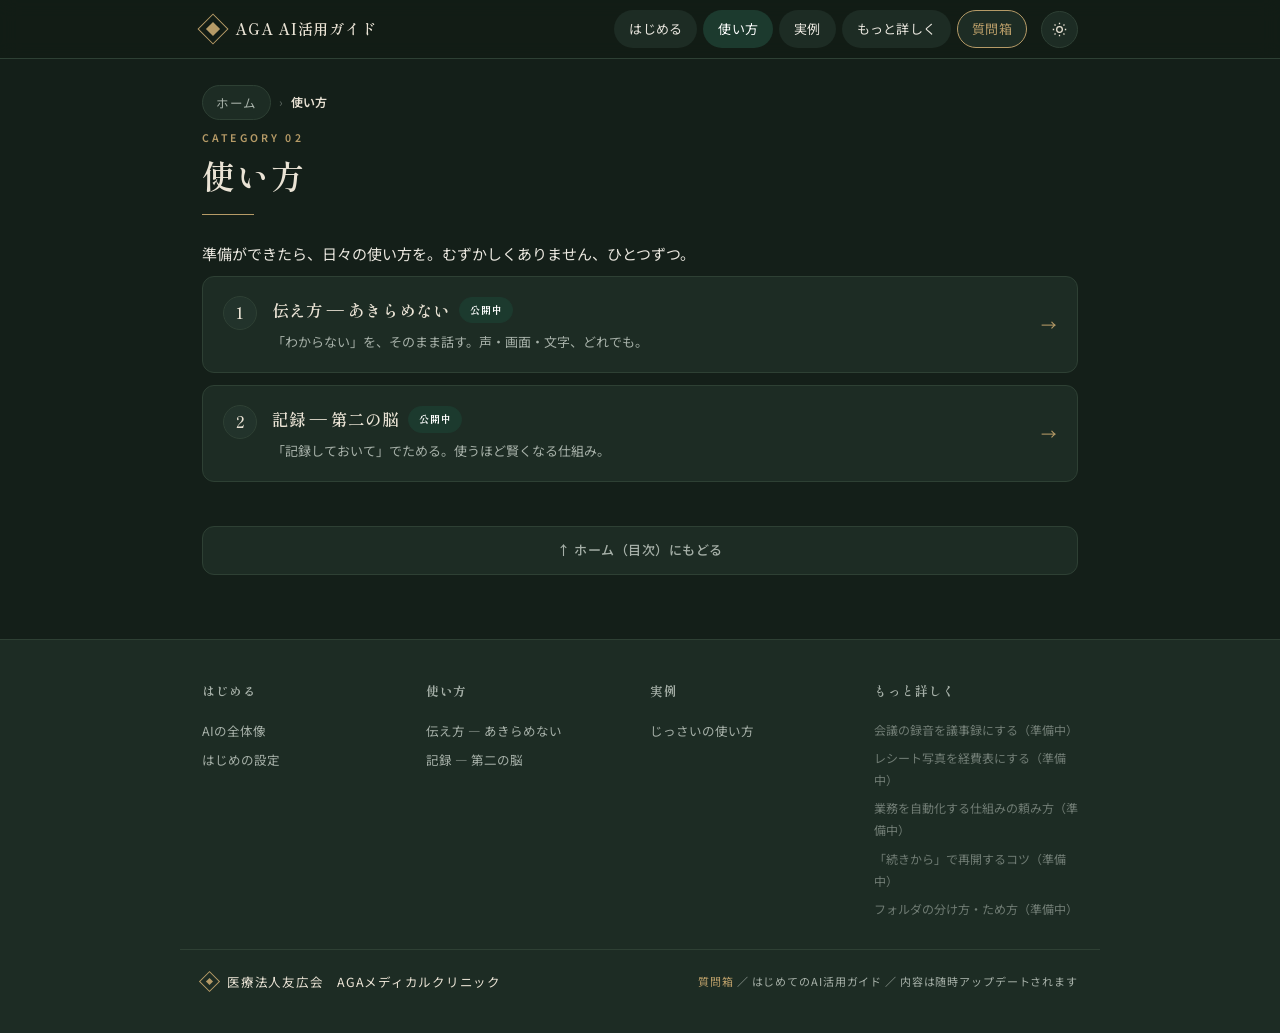
==== commit 5405f727: "質問箱を公開: /contact/(種類/内容/お名前)＋ナビ導線・Web3Formsでk.yamamoto@へ配送" ====
--- a/basics/index.html
+++ b/basics/index.html
@@ -15,7 +15,7 @@
 </head>
 <body><header class="sitenav"><div class="inner">
   <a class="brand" href="../"><span class="mk"></span><span class="bt">AGA AI活用ガイド</span></a>
-  <nav class="links"><a href="../start/">はじめる</a><a href="../basics/" class="active">使い方</a><a href="../examples/">実例</a><a href="../topics/">もっと詳しく</a></nav>
+  <nav class="links"><a href="../start/">はじめる</a><a href="../basics/" class="active">使い方</a><a href="../examples/">実例</a><a href="../topics/">もっと詳しく</a><a href="../contact/" class="ask">質問箱</a></nav>
   <button class="themebtn" onclick="AGAtheme()" aria-label="配色（ダーク／ライト）を切り替え" title="配色を切り替え">
     <svg class="ic-sun" width="17" height="17" viewBox="0 0 24 24" fill="none" stroke="currentColor" stroke-width="1.8"><circle cx="12" cy="12" r="4"/><path d="M12 2.5v2M12 19.5v2M2.5 12h2M19.5 12h2M5 5l1.4 1.4M17.6 17.6l1.4 1.4M19 5l-1.4 1.4M6.4 17.6 5 19"/></svg>
     <svg class="ic-moon" width="16" height="16" viewBox="0 0 24 24" fill="none" stroke="currentColor" stroke-width="1.8"><path d="M21 12.8A8.5 8.5 0 1 1 11.2 3a6.6 6.6 0 0 0 9.8 9.8z"/></svg>
@@ -33,7 +33,7 @@
   <div class="cols"><div class="col"><h4><a href="../start/">はじめる</a></h4><a href="../start/overview/">AIの全体像</a><a href="../start/setup/">はじめの設定</a></div><div class="col"><h4><a href="../basics/">使い方</a></h4><a href="../basics/talk/">伝え方 — あきらめない</a><a href="../basics/record/">記録 — 第二の脳</a></div><div class="col"><h4><a href="../examples/">実例</a></h4><a href="../examples/cases/">じっさいの使い方</a></div><div class="col"><h4><a href="../topics/">もっと詳しく</a></h4><span class="dim">会議の録音を議事録にする（準備中）</span><span class="dim">レシート写真を経費表にする（準備中）</span><span class="dim">業務を自動化する仕組みの頼み方（準備中）</span><span class="dim">「続きから」で再開するコツ（準備中）</span><span class="dim">フォルダの分け方・ため方（準備中）</span></div></div>
   <div class="fbottom">
     <div class="fb"><span class="fm"></span>医療法人友広会　AGAメディカルクリニック</div>
-    <div class="fn">はじめてのAI活用ガイド ／ 内容は随時アップデートされます</div>
+    <div class="fn"><a href="../contact/" style="color:var(--gold);text-decoration:none">質問箱</a> ／ はじめてのAI活用ガイド ／ 内容は随時アップデートされます</div>
   </div>
 </footer><script>
 function AGAtheme(){var h=document.documentElement;var n=h.getAttribute('data-theme')==='dark'?'light':'dark';h.setAttribute('data-theme',n);try{localStorage.setItem('aga-theme',n);}catch(e){}}
--- a/assets/site.css
+++ b/assets/site.css
@@ -117,3 +117,30 @@
   .sitemapf .cols{grid-template-columns:1fr 1fr}
   .pagenav a{flex:1 1 100%}
 }
+
+/* ---- ナビの「質問箱」リンク（アクション強調） ---- */
+.sitenav .links a.ask{border-color:var(--gold);color:var(--gold)}
+.sitenav .links a.ask.active,.sitenav .links a.ask:hover{background:var(--gold);color:#231c0d;border-color:var(--gold)}
+@media (max-width:720px){ .sitenav .links a.ask,.sitenav .links a.ask.active{background:none;color:var(--gold);border:none} }
+
+/* ---- 質問箱フォーム ---- */
+.qform{background:var(--card);border:1px solid var(--hairline);border-radius:14px;padding:24px 24px 26px;margin:6px 0 8px}
+.qfield{margin-bottom:18px}
+.qlabel{display:block;font-size:13.5px;font-weight:700;color:var(--heading);margin-bottom:8px;letter-spacing:.02em}
+.qlabel .req{color:var(--gold);font-size:11px;margin-left:7px;font-weight:600;letter-spacing:.06em}
+.qhint{font-size:12px;color:var(--text-soft);margin-top:7px;line-height:1.6}
+.qform select,.qform input[type=text],.qform textarea{width:100%;font-family:var(--sans);font-size:15px;color:var(--text);background:var(--bg);border:1px solid var(--hairline);border-radius:9px;padding:12px 14px;transition:border-color .15s}
+.qform select:focus,.qform input[type=text]:focus,.qform textarea:focus{outline:none;border-color:var(--gold)}
+.qform textarea{min-height:150px;resize:vertical;line-height:1.75}
+.qform select{appearance:none;-webkit-appearance:none;cursor:pointer;background-image:url("data:image/svg+xml,%3Csvg xmlns='http://www.w3.org/2000/svg' viewBox='0 0 24 24' fill='none' stroke='%23B69B67' stroke-width='2'%3E%3Cpath d='M6 9l6 6 6-6'/%3E%3C/svg%3E");background-repeat:no-repeat;background-position:right 14px center;background-size:16px;padding-right:42px}
+.qform .hp{position:absolute!important;left:-9999px!important;width:1px;height:1px;opacity:0}
+.qsubmit{display:inline-flex;align-items:center;gap:8px;background:var(--gold);color:#231c0d;font-weight:700;font-size:15px;letter-spacing:.03em;padding:13px 28px;border:none;border-radius:999px;cursor:pointer;transition:filter .15s,transform .15s;margin-top:2px}
+.qsubmit:hover{filter:brightness(1.06);transform:translateY(-1px)}
+.qsubmit:disabled{opacity:.6;cursor:default;transform:none;filter:none}
+.qnote{font-size:12px;color:var(--text-soft);line-height:1.75;margin-top:16px}
+.qnote b{color:var(--heading)}
+.qerr{display:none;color:var(--alert);font-size:13px;font-weight:600;margin-top:12px}
+.qerr.show{display:block}
+.qok{display:none;background:var(--point-bg);color:var(--point-ink);border:1px solid var(--hairline);border-radius:14px;padding:22px 24px;font-size:14.5px;line-height:1.85;margin:6px 0}
+.qok.show{display:block}
+.qok b{color:var(--heading)}
